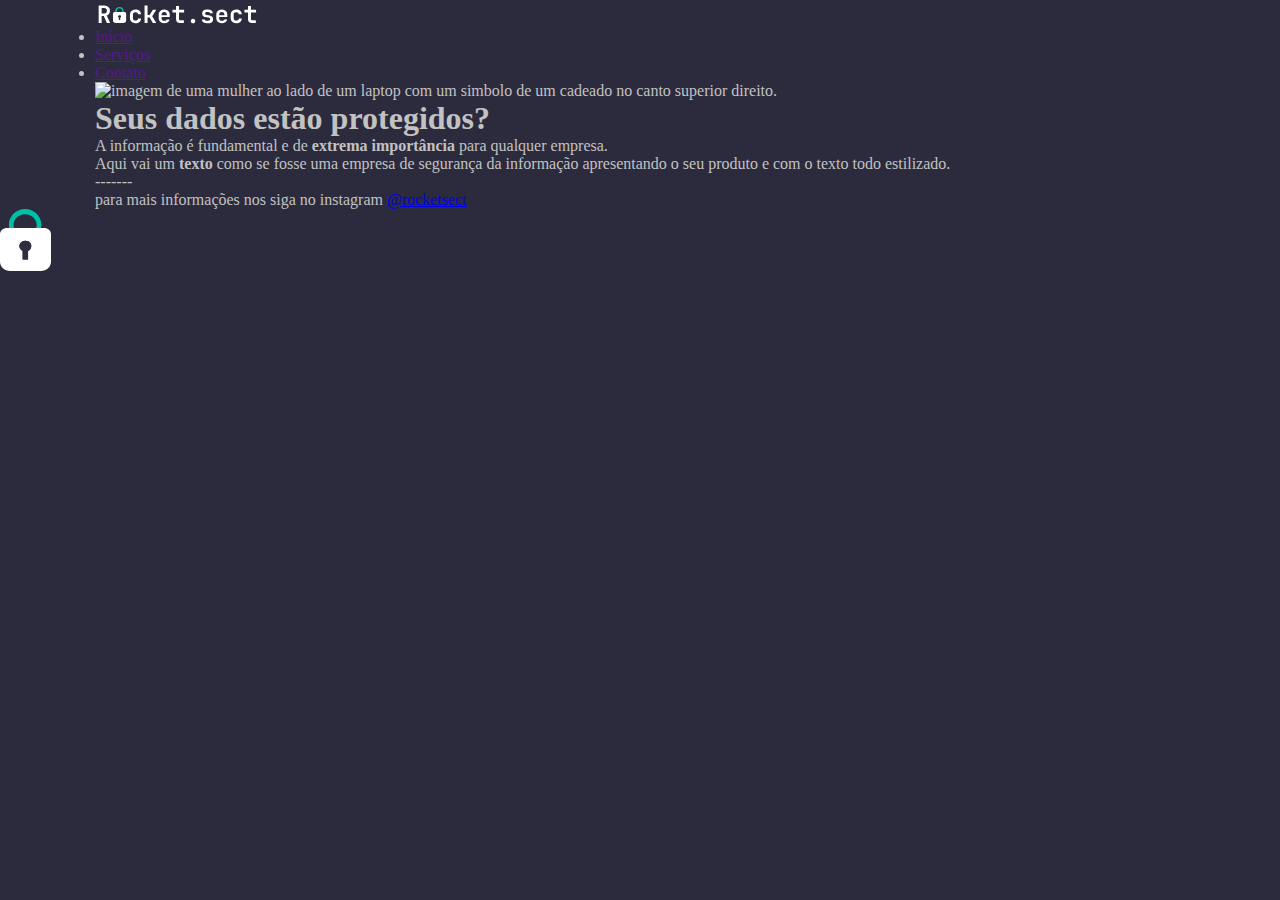
==== index.html @ ebf296f1 "fonts applied" ====
<!DOCTYPE html>
<html lang="pt-br">
  <head>
    <link rel="preconnect" href="https://fonts.googleapis.com" />
    <link rel="preconnect" href="https://fonts.gstatic.com" crossorigin />

    <meta charset="UTF-8" />
    <meta name="viewport" content="width=device-width, initial-scale=1.0" />

    <link rel="stylesheet" href="style.css" />
    <link rel="icon" href="favicon.ico" sizes="any" />
    <link rel="icon" href="/images/favicon.svg" type="image/svg+xml" />
    <link
      href="https://fonts.googleapis.com/css2?family=JetBrains+Mono:wght@500;700&family=Open+Sans:wght@400;700&display=swap"
      rel="stylesheet"
    />

    <title>Rocket.sect</title>
  </head>
  <body>
    <div class="content">
      <header>
        <div id="logo"><img src="images/logo.svg" alt="" /></div>
        <nav>
          <ul>
            <li><a href=""> Início</a></li>
            <li><a href=""> Serviços</a></li>
            <li><a href=""> Contato</a></li>
          </ul>
        </nav>
      </header>
      <main>
        <div>
          <img
            src="images/img1.svg"
            alt="imagem de uma mulher ao lado de um laptop com um simbolo de um cadeado no canto superior direito."
          />
        </div>
        <div>
          <h1>Seus dados estão <span>protegidos</span>?</h1>
          <p>
            A informação é fundamental e de
            <strong>extrema importância</strong> para qualquer empresa.
          </p>
          <p>
            Aqui vai um <strong>texto</strong> como se fosse uma empresa de
            <span>segurança da informação</span> apresentando o seu produto e
            com o texto todo estilizado.
          </p>
        </div>
      </main>
      <footer>
        <div class="line">-------</div>
        <div>
          para mais informações nos siga no instagram
          <a href="#">@rocketsect</a>
        </div>
      </footer>
    </div>
    <img
      id="decoration"
      src="images/padlock.svg"
      alt="imagem de um cadeado fechado."
    />
  </body>
</html>
---- style.css ----
* {
  margin: 0;
  padding: 0;
}

body {
  background: #2c2b3d;
  color: #c2c2c2;
}

.content {
  width: 1090px;
  margin: 0 auto;
}
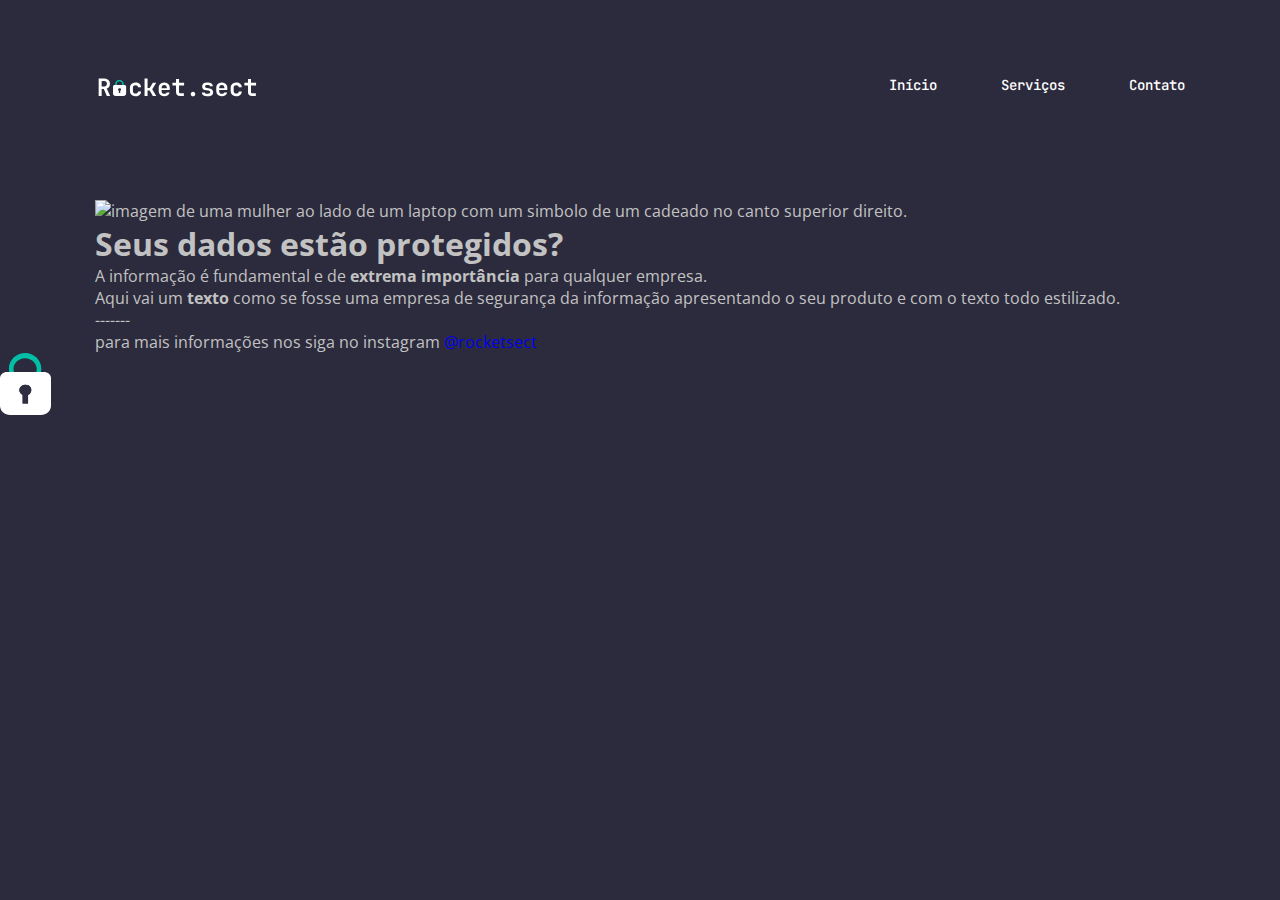
==== commit 6c93ae18: "header and nav styled" ====
--- a/index.html
+++ b/index.html
@@ -18,14 +18,14 @@
     <title>Rocket.sect</title>
   </head>
   <body>
-    <div class="content">
+    <div class="wrapper">
       <header>
-        <div id="logo"><img src="images/logo.svg" alt="" /></div>
+        <img src="images/logo.svg" alt="" />
         <nav>
           <ul>
-            <li><a href=""> Início</a></li>
-            <li><a href=""> Serviços</a></li>
-            <li><a href=""> Contato</a></li>
+            <li><a href="#">Início</a></li>
+            <li><a href="#">Serviços</a></li>
+            <li><a href="#">Contato</a></li>
           </ul>
         </nav>
       </header>
--- a/style.css
+++ b/style.css
@@ -3,12 +3,60 @@
   padding: 0;
 }
 
+/*  ================== BASE ========= */
+
 body {
   background: #2c2b3d;
   color: #c2c2c2;
+  font-family: 'Open Sans', sans-serif;
 }
 
-.content {
+a {
+  text-decoration: none;
+}
+
+/*  ================== HEADER ========= */
+
+header {
+  margin: 71px 0 101px;
+
+  display: flex;
+  align-items: center;
+  justify-content: space-between;
+}
+
+/*  ================== NAV ========= */
+
+nav,
+ul {
+  display: inherit;
+}
+
+nav ul {
+  gap: 64px;
+
+  list-style: none;
+}
+
+nav li {
+  color: white;
+  font: 500 14px/28px 'JetBrains Mono', monospace;
+}
+
+nav a {
+  color: white;
+}
+
+nav a:hover {
+  color: #00bfa6;
+  filter: drop-shadow(-6px 3px 8px green) brightness(1.15);
+}
+
+li {
+  list-decoration: none;
+}
+
+.wrapper {
   width: 1090px;
   margin: 0 auto;
 }
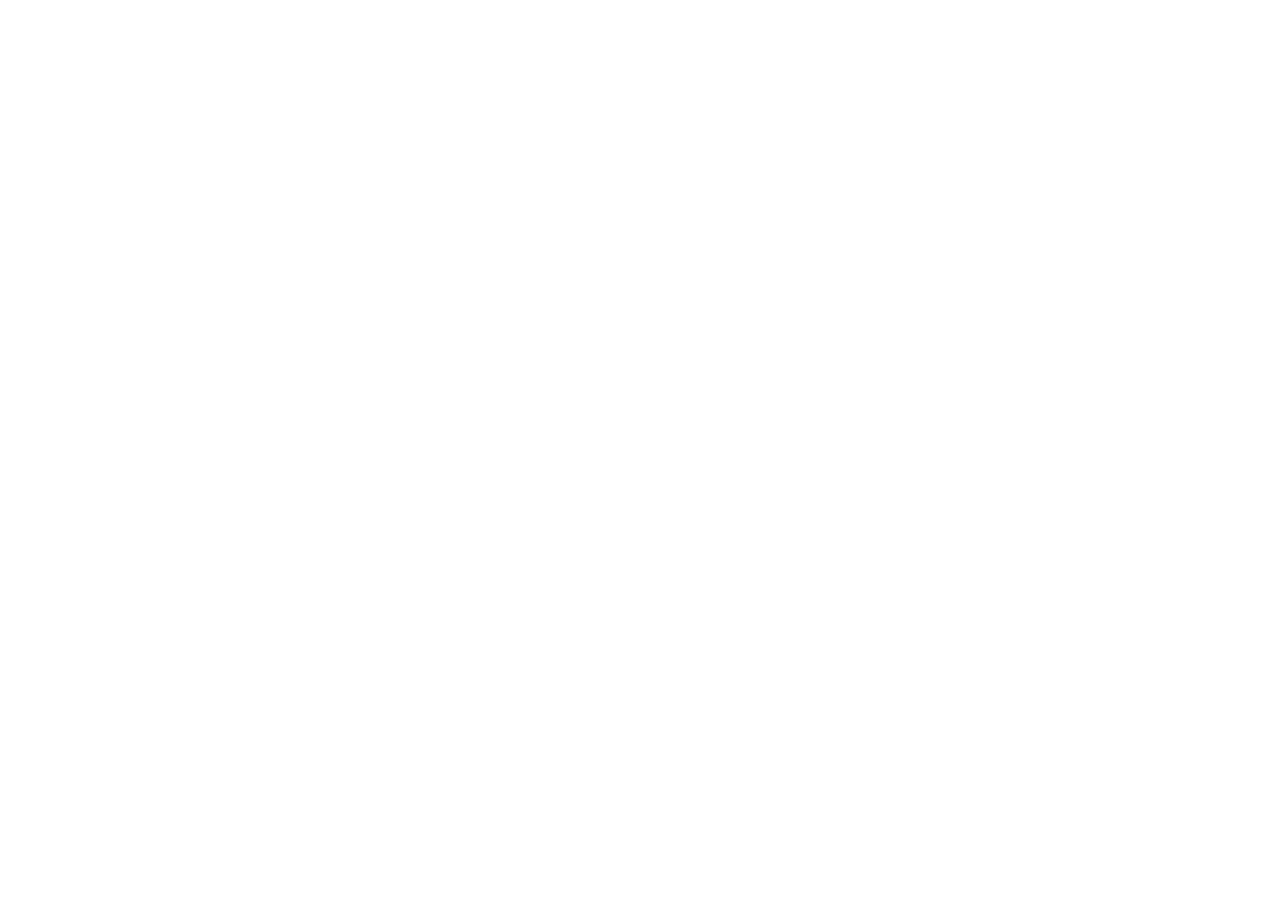
==== commit 6050d7df: ":tada: first commit" ====
--- a/index.html
+++ b/index.html
@@ -1,66 +1,12 @@
 <!DOCTYPE html>
-<html lang="pt-br">
-  <head>
-    <link rel="preconnect" href="https://fonts.googleapis.com" />
-    <link rel="preconnect" href="https://fonts.gstatic.com" crossorigin />
-
-    <meta charset="UTF-8" />
-    <meta name="viewport" content="width=device-width, initial-scale=1.0" />
-
-    <link rel="stylesheet" href="style.css" />
-    <link rel="icon" href="favicon.ico" sizes="any" />
-    <link rel="icon" href="/images/favicon.svg" type="image/svg+xml" />
-    <link
-      href="https://fonts.googleapis.com/css2?family=JetBrains+Mono:wght@500;700&family=Open+Sans:wght@400;700&display=swap"
-      rel="stylesheet"
-    />
-
-    <title>Rocket.sect</title>
-  </head>
-  <body>
-    <div class="wrapper">
-      <header>
-        <img src="images/logo.svg" alt="" />
-        <nav>
-          <ul>
-            <li><a href="#">Início</a></li>
-            <li><a href="#">Serviços</a></li>
-            <li><a href="#">Contato</a></li>
-          </ul>
-        </nav>
-      </header>
-      <main>
-        <div>
-          <img
-            src="images/img1.svg"
-            alt="imagem de uma mulher ao lado de um laptop com um simbolo de um cadeado no canto superior direito."
-          />
-        </div>
-        <div>
-          <h1>Seus dados estão <span>protegidos</span>?</h1>
-          <p>
-            A informação é fundamental e de
-            <strong>extrema importância</strong> para qualquer empresa.
-          </p>
-          <p>
-            Aqui vai um <strong>texto</strong> como se fosse uma empresa de
-            <span>segurança da informação</span> apresentando o seu produto e
-            com o texto todo estilizado.
-          </p>
-        </div>
-      </main>
-      <footer>
-        <div class="line">-------</div>
-        <div>
-          para mais informações nos siga no instagram
-          <a href="#">@rocketsect</a>
-        </div>
-      </footer>
-    </div>
-    <img
-      id="decoration"
-      src="images/padlock.svg"
-      alt="imagem de um cadeado fechado."
-    />
-  </body>
-</html>
+<html lang="pt-BR">
+<head>
+  <meta charset="UTF-8">
+  <meta http-equiv="X-UA-Compatible" content="IE=edge">
+  <meta name="viewport" content="width=device-width, initial-scale=1.0">
+  <title>Flutuar.com</title>
+</head>
+<body>
+  
+</body>
+</html>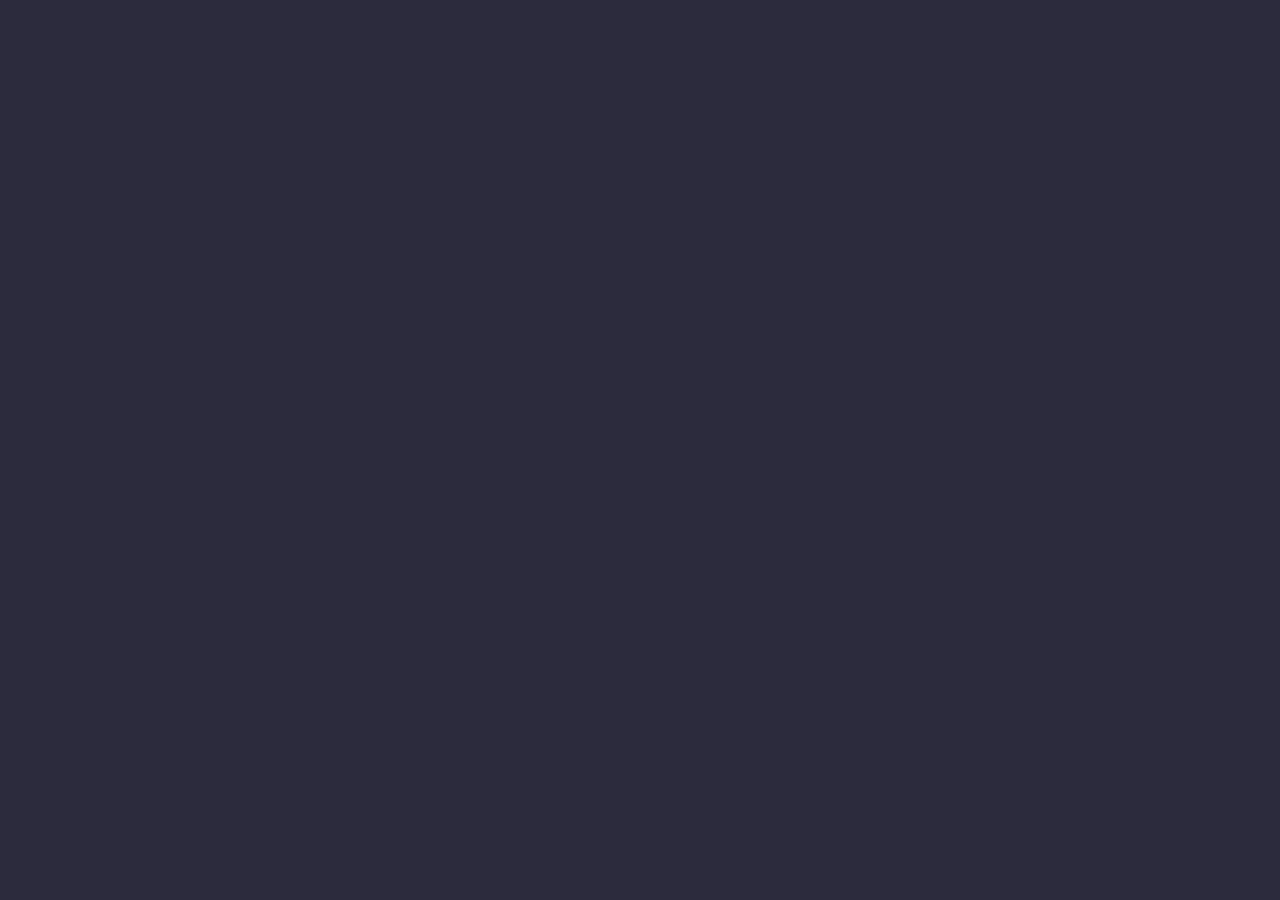
==== commit d3fcc4f6: ":lipstick: add style, favicon & theme color" ====
--- a/index.html
+++ b/index.html
@@ -4,6 +4,9 @@
   <meta charset="UTF-8">
   <meta http-equiv="X-UA-Compatible" content="IE=edge">
   <meta name="viewport" content="width=device-width, initial-scale=1.0">
+  <link rel="stylesheet" href="style.css">
+  <link rel="shortcut icon" href="img/favicon.svg" type="image/svg+xml">
+  <meta name="theme-color" content="#EE24FF">
   <title>Flutuar.com</title>
 </head>
 <body>
--- a/style.css
+++ b/style.css
@@ -0,0 +1,94 @@
+* {
+  margin: 0;
+  padding: 0;
+}
+
+/*  ================== BASE ========= */
+
+body {
+  background: #2c2b3d;
+  color: #c2c2c2;
+  font-family: 'Open Sans', sans-serif;
+}
+
+a {
+  text-decoration: none;
+}
+
+.wrapper {
+  width: 1090px;
+  margin: 0 auto;
+}
+
+/*  ================== HEADER ========= */
+
+header {
+  margin: 71px 0 101px;
+
+  display: flex;
+  align-items: center;
+  justify-content: space-between;
+}
+
+/*  ================== NAV ========= */
+
+nav,
+ul {
+  display: inherit;
+}
+
+nav ul {
+  gap: 64px;
+
+  list-style: none;
+}
+
+nav li {
+  color: white;
+  font: 500 14px/28px 'JetBrains Mono', monospace;
+}
+
+nav a {
+  color: white;
+}
+
+nav a:hover {
+  color: #00bfa6;
+  filter: drop-shadow(-6px 3px 8px green) brightness(1.15);
+}
+
+li {
+  list-decoration: none;
+}
+
+/*  ================== FOOTER ========= */
+
+footer {
+  margin-top: 235px;
+}
+
+#line {
+  margin: 0 auto;
+  height: 0;
+  width: 52%;
+  border-top: 1px solid #00bfa6;
+  margin-bottom: 27px;
+}
+
+footer p {
+  text-align: center;
+  font: 500 14px/28px 'JetBrains Mono', monospace;
+  /* color: white; */
+}
+
+footer a {
+  color: #c2c2c2;
+}
+
+/*  ================== DECORATION ========= */
+
+#decoration {
+  position: fixed;
+  bottom: 20px;
+  left: 20px;
+}
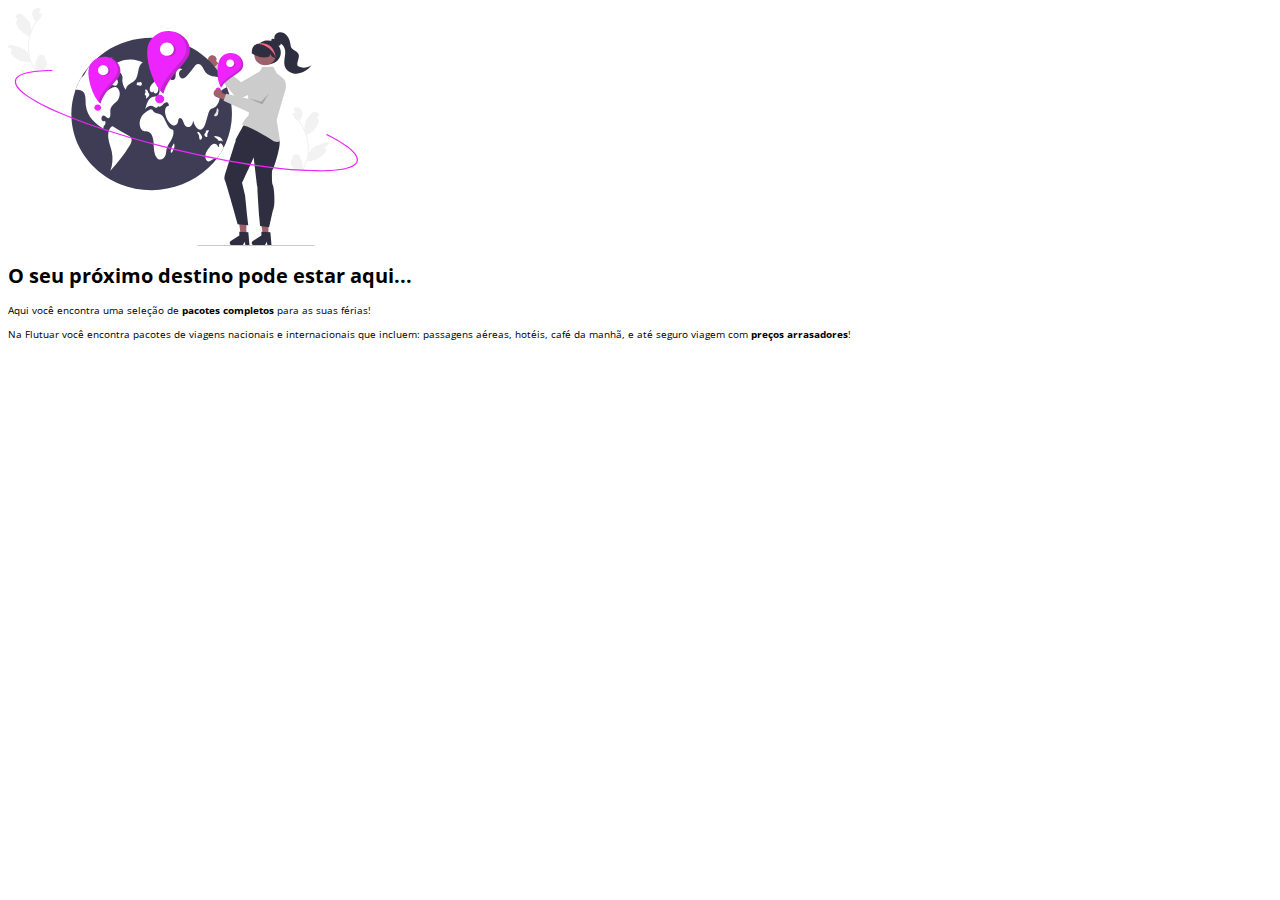
==== commit 8ee57bef: ":heavy_plus_sign: add google fonts" ====
--- a/index.html
+++ b/index.html
@@ -4,12 +4,22 @@
   <meta charset="UTF-8">
   <meta http-equiv="X-UA-Compatible" content="IE=edge">
   <meta name="viewport" content="width=device-width, initial-scale=1.0">
+
+  <link rel="preconnect" href="https://fonts.googleapis.com">
+  <link rel="preconnect" href="https://fonts.gstatic.com" crossorigin>
+  <link href="https://fonts.googleapis.com/css2?family=Dosis:wght@500;700&family=Open+Sans:wght@400;700&display=swap" rel="stylesheet">
+  
   <link rel="stylesheet" href="style.css">
   <link rel="shortcut icon" href="img/favicon.svg" type="image/svg+xml">
   <meta name="theme-color" content="#EE24FF">
   <title>Flutuar.com</title>
 </head>
 <body>
-  
+  <main>
+    <img src="img/img1.svg" alt="desenho de uma mulher marcando pontos no globo terrestre.">
+    <h1>O seu próximo <span class="accent">destino</span> pode estar aqui...</h1>
+    <p>Aqui você encontra uma seleção de <strong>pacotes completos</strong> para as suas férias!</p>
+    <p>Na Flutuar você encontra pacotes de viagens nacionais e internacionais que incluem: passagens aéreas, hotéis, café da manhã, e até seguro viagem com <strong>preços arrasadores</strong>!</p>
+  </main>
 </body>
 </html>--- a/style.css
+++ b/style.css
@@ -1,94 +1,21 @@
-* {
+:root {
+  /* color vars */
+  --title-color: #3F3D56;
+  --accent-color: #EE24FF;
+  --text-color: #828282;
+  --other-color: #ECEFF2;
+
+  /* resetting */
+  font-size: 62.5%;
+  padding: 0;
   margin: 0;
-  padding: 0;
+  box-sizing: border-box;
 }
 
-/*  ================== BASE ========= */
+html {
+  font-size: 16rem;
+}
 
 body {
-  background: #2c2b3d;
-  color: #c2c2c2;
-  font-family: 'Open Sans', sans-serif;
-}
-
-a {
-  text-decoration: none;
-}
-
-.wrapper {
-  width: 1090px;
-  margin: 0 auto;
-}
-
-/*  ================== HEADER ========= */
-
-header {
-  margin: 71px 0 101px;
-
-  display: flex;
-  align-items: center;
-  justify-content: space-between;
-}
-
-/*  ================== NAV ========= */
-
-nav,
-ul {
-  display: inherit;
-}
-
-nav ul {
-  gap: 64px;
-
-  list-style: none;
-}
-
-nav li {
-  color: white;
-  font: 500 14px/28px 'JetBrains Mono', monospace;
-}
-
-nav a {
-  color: white;
-}
-
-nav a:hover {
-  color: #00bfa6;
-  filter: drop-shadow(-6px 3px 8px green) brightness(1.15);
-}
-
-li {
-  list-decoration: none;
-}
-
-/*  ================== FOOTER ========= */
-
-footer {
-  margin-top: 235px;
-}
-
-#line {
-  margin: 0 auto;
-  height: 0;
-  width: 52%;
-  border-top: 1px solid #00bfa6;
-  margin-bottom: 27px;
-}
-
-footer p {
-  text-align: center;
-  font: 500 14px/28px 'JetBrains Mono', monospace;
-  /* color: white; */
-}
-
-footer a {
-  color: #c2c2c2;
-}
-
-/*  ================== DECORATION ========= */
-
-#decoration {
-  position: fixed;
-  bottom: 20px;
-  left: 20px;
-}
+  font-family: 'Open Sans', 'Lucida Sans', 'Lucida Sans Regular', 'Lucida Grande', 'Lucida Sans Unicode', Geneva, Verdana, sans-serif;
+}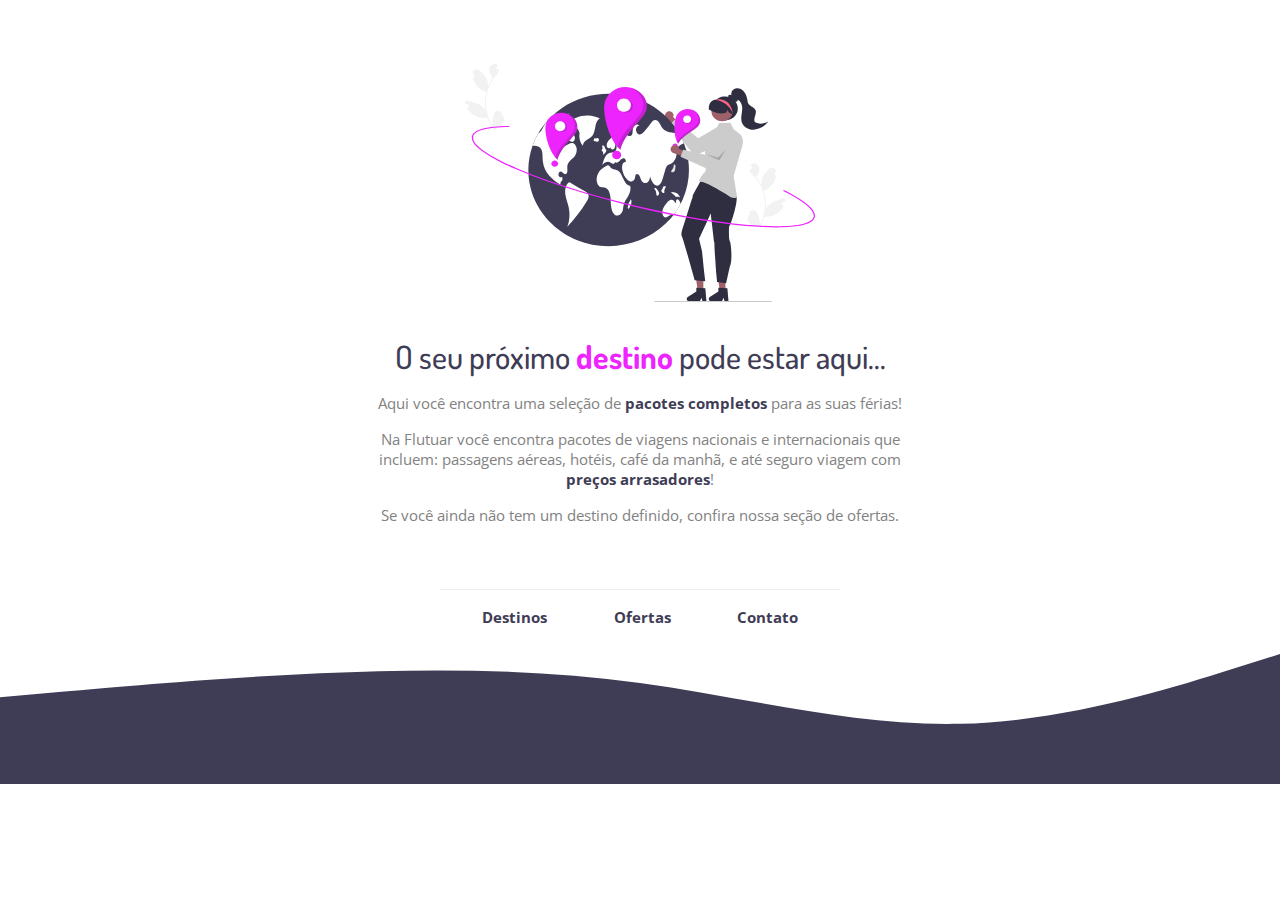
==== commit a52af966: "Merge remote-tracking branch 'challenge-02/main'" ====
--- a/index.html
+++ b/index.html
@@ -16,10 +16,25 @@
 </head>
 <body>
   <main>
-    <img src="img/img1.svg" alt="desenho de uma mulher marcando pontos no globo terrestre.">
+    <img src="./img/img1.svg" alt="desenho de uma mulher marcando coordenadas no globo terrestre.">
     <h1>O seu próximo <span class="accent">destino</span> pode estar aqui...</h1>
     <p>Aqui você encontra uma seleção de <strong>pacotes completos</strong> para as suas férias!</p>
     <p>Na Flutuar você encontra pacotes de viagens nacionais e internacionais que incluem: passagens aéreas, hotéis, café da manhã, e até seguro viagem com <strong>preços arrasadores</strong>!</p>
+    <p>Se você ainda não tem um destino definido, confira nossa seção de ofertas.</p>
   </main>
+  <footer>
+    <ul>
+      <li>
+        <a href="#">Destinos</a>
+      </li>
+      <li>
+        <a href="#">Ofertas</a>
+      </li>
+      <li>
+        <a href="#">Contato</a>
+      </li>
+    </ul>
+    <div id="wave"></div>
+  </footer>
 </body>
 </html>--- a/style.css
+++ b/style.css
@@ -1,15 +1,19 @@
 :root {
-  /* color vars */
+  /* colors vars */
   --title-color: #3F3D56;
   --accent-color: #EE24FF;
   --text-color: #828282;
-  --other-color: #ECEFF2;
+  --line-color: #ECEFF2;
 
+  font-size: 62.5%;
+}
+
+* {
   /* resetting */
-  font-size: 62.5%;
   padding: 0;
   margin: 0;
   box-sizing: border-box;
+  text-decoration: none;
 }
 
 html {
@@ -17,5 +21,95 @@
 }
 
 body {
-  font-family: 'Open Sans', 'Lucida Sans', 'Lucida Sans Regular', 'Lucida Grande', 'Lucida Sans Unicode', Geneva, Verdana, sans-serif;
+  height: 100vh;
+  background: white;
+  
+  font-family: 'Open Sans', 'Lucida Sans', Geneva, Verdana, sans-serif;
+  color: var(--text-color);
+  text-align: center;
+}
+
+h1, strong {
+  color: var(--title-color);
+}
+
+h1 {
+  font-family: 'Dosis', Calibri, 'Trebuchet MS', sans-serif;
+  font-weight: 500;
+  font-size: 3.2rem;
+  line-height: 4rem;
+
+  margin-top: 3.2rem;
+  padding: 0 3.6rem 0;
+}
+
+h1 .accent {
+  color: var(--accent-color);
+  font-weight: 700;
+}
+
+main {
+  width: min(100%, 62.5rem);
+  margin: 0 auto;
+  padding: 6.4rem 0 0;
+}
+
+main > img {
+  width: min(80%, 35rem);
+}
+
+p {
+  margin-top: 1.6rem;
+  padding: 0 3.6rem 0;
+
+  font-weight: 400;
+  font-size: 1.5rem;
+  line-height: 2rem;
+}
+
+footer {
+  display: flex;
+  flex-direction: column;
+  justify-content: center;
+  align-items: center;
+  width: 100%;
+}
+
+footer ul {
+  display: flex;
+  flex-direction: row;
+  flex-wrap: wrap;
+  gap: 4rem;
+  justify-content: space-evenly;
+  border-top: 1px solid var(--line-color);
+  
+  margin-top: 6.4rem;
+  margin-bottom: 1rem;
+  padding: 1.6rem;
+  width: min(80%, 40rem);
+
+  list-style: none;
+}
+
+footer ul li {
+  display: block;
+  font-weight: 700;
+  font-size: 1.5rem;
+  line-height: 147.68%;
+}
+
+footer ul li a {
+  color: var(--title-color);
+  transition: color 600ms;
+}
+
+footer ul li a:hover {
+  color: var(--accent-color);
+  text-decoration: underline;
+}
+
+#wave {
+  background: top center / 100% no-repeat url(./img/wave.svg); 
+  height: calc(10vh + 10rem);
+  width: 100%;
 }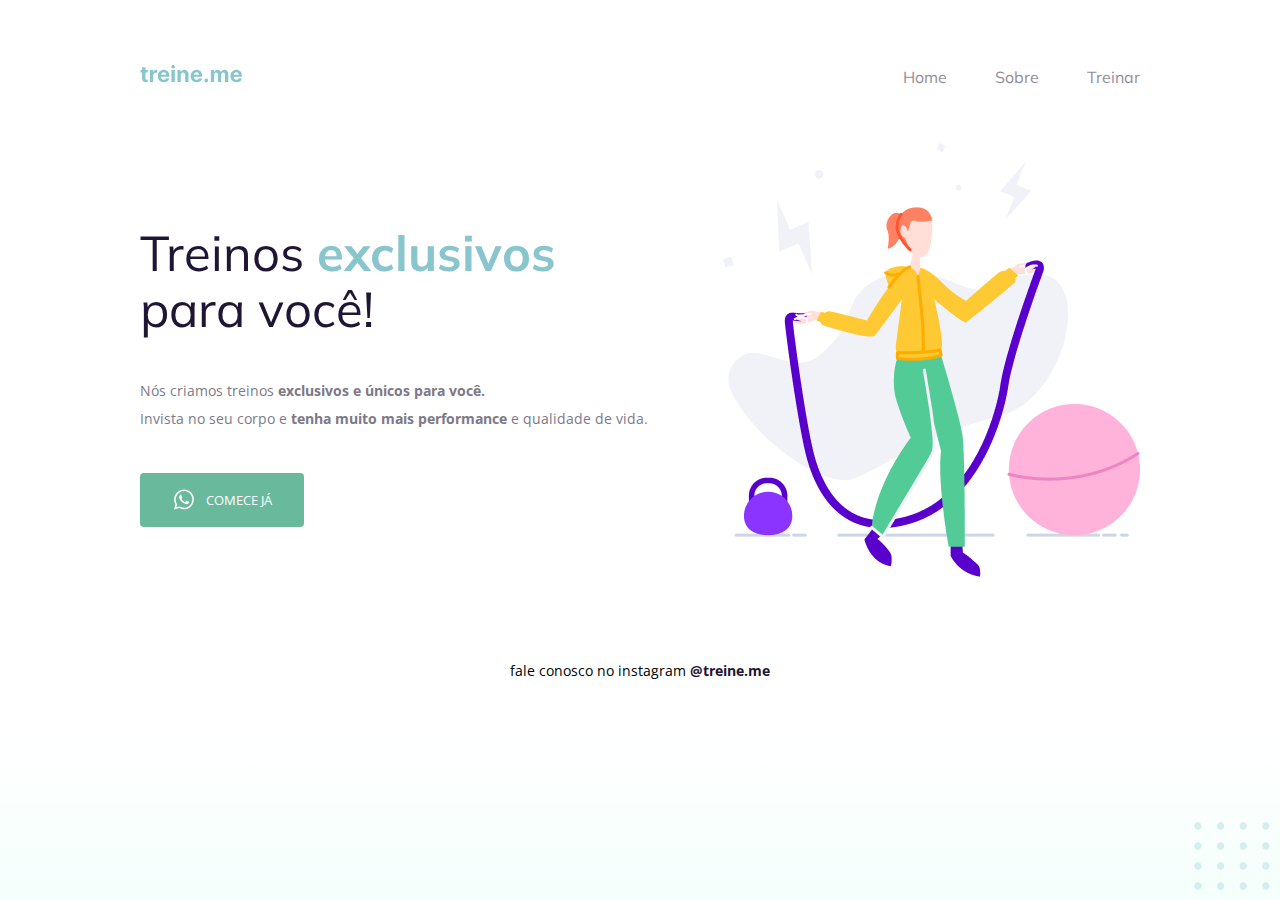
==== commit 8145effe: "Merge remote-tracking branch 'challenge-03/main'" ====
--- a/index.html
+++ b/index.html
@@ -1,40 +1,55 @@
 <!DOCTYPE html>
-<html lang="pt-BR">
-<head>
-  <meta charset="UTF-8">
-  <meta http-equiv="X-UA-Compatible" content="IE=edge">
-  <meta name="viewport" content="width=device-width, initial-scale=1.0">
+<html lang="pt-br">
+  <head>
+    <link rel="preconnect" href="https://fonts.googleapis.com">
+    <link rel="preconnect" href="https://fonts.gstatic.com" crossorigin>
 
-  <link rel="preconnect" href="https://fonts.googleapis.com">
-  <link rel="preconnect" href="https://fonts.gstatic.com" crossorigin>
-  <link href="https://fonts.googleapis.com/css2?family=Dosis:wght@500;700&family=Open+Sans:wght@400;700&display=swap" rel="stylesheet">
-  
-  <link rel="stylesheet" href="style.css">
-  <link rel="shortcut icon" href="img/favicon.svg" type="image/svg+xml">
-  <meta name="theme-color" content="#EE24FF">
-  <title>Flutuar.com</title>
-</head>
-<body>
-  <main>
-    <img src="./img/img1.svg" alt="desenho de uma mulher marcando coordenadas no globo terrestre.">
-    <h1>O seu próximo <span class="accent">destino</span> pode estar aqui...</h1>
-    <p>Aqui você encontra uma seleção de <strong>pacotes completos</strong> para as suas férias!</p>
-    <p>Na Flutuar você encontra pacotes de viagens nacionais e internacionais que incluem: passagens aéreas, hotéis, café da manhã, e até seguro viagem com <strong>preços arrasadores</strong>!</p>
-    <p>Se você ainda não tem um destino definido, confira nossa seção de ofertas.</p>
-  </main>
-  <footer>
-    <ul>
-      <li>
-        <a href="#">Destinos</a>
-      </li>
-      <li>
-        <a href="#">Ofertas</a>
-      </li>
-      <li>
-        <a href="#">Contato</a>
-      </li>
-    </ul>
-    <div id="wave"></div>
-  </footer>
-</body>
-</html>+    <meta charset="UTF-8" />
+    <meta name="viewport" content="width=device-width, initial-scale=1.0" />
+    <title>Treine me</title>
+
+    <link href="https://fonts.googleapis.com/css2?family=Mulish:wght@400;700&family=Open+Sans:wght@400;700&display=swap" rel="stylesheet">
+
+    <link rel="stylesheet" href="style.css">
+
+  </head>
+  <body>
+    <div class="page">
+        <nav>
+          <a id="logo" href="#">
+            <img src="images/logo.svg" alt="Treine.me" />
+          </a>
+          <ul>
+            <li><a href="#">Home</a></li>
+            <li><a href="#">Sobre</a></li>
+            <li><a href="#">Treinar</a></li>
+          </ul>
+        </nav>
+    
+      <main>
+        <section>
+          <h1>Treinos <span>exclusivos</span> para você!</h1>
+
+          <p>
+            Nós criamos treinos <strong>exclusivos e únicos para você.</strong></br>
+            Invista no seu corpo e <strong>tenha muito mais performance</strong> e qualidade de vida.
+          </p>
+
+          <button>
+              <img src="images/whats.svg" alt="Ícone do whatsapp">
+              Comece já
+          </button>
+
+        </section>
+
+        <img src="images/img.png" alt="Desenho de uma mulher pulando corta numa academia.">
+      </main>
+      <footer>
+          fale conosco no instagram <a href="https://instagram.com/treineme" target="_blank">@treine.me</a>
+      </footer>
+    </div>
+
+    <img id="balls" src="images/balls.svg" alt="Bolinhas decorativas verdes no canto inferior direito da página.">
+
+  </body>
+</html>
--- a/style.css
+++ b/style.css
@@ -1,115 +1,121 @@
-:root {
-  /* colors vars */
-  --title-color: #3F3D56;
-  --accent-color: #EE24FF;
-  --text-color: #828282;
-  --line-color: #ECEFF2;
+body {
+  margin: 0;
 
-  font-size: 62.5%;
+  font-family: 'Open Sans', sans-serif;
+
+  background: linear-gradient(
+    180deg,
+    rgb(227, 255, 248, 0) 82.08%,
+    rgb(227, 255, 248, 0.38) 100%
+  );
+
+  min-height: 100vh;
 }
 
-* {
-  /* resetting */
+.page {
+  width: 1000px;
+  margin: 0 auto;
+  padding-top: 65px;
+}
+
+nav {
+  display: flex;
+  justify-content: space-between;
+  align-items: center;
+
+  margin-bottom: 55px;
+}
+
+ul {
+  display: flex;
+  gap: 48px;
+  list-style: none;
+  margin: 0;
   padding: 0;
-  margin: 0;
-  box-sizing: border-box;
+}
+
+a {
+  color: #1f1534;
   text-decoration: none;
 }
 
-html {
-  font-size: 16rem;
+ul li a {
+  opacity: 0.5;
 }
 
-body {
-  height: 100vh;
-  background: white;
-  
-  font-family: 'Open Sans', 'Lucida Sans', Geneva, Verdana, sans-serif;
-  color: var(--text-color);
-  text-align: center;
+ul li a:hover {
+  font-weight: bold;
+  opacity: 1;
 }
 
-h1, strong {
-  color: var(--title-color);
+ul,
+h1 {
+  font-family: 'Mulish', sans-serif;
+}
+
+main {
+  display: flex;
+  align-items: center;
+  justify-content: space-between;
 }
 
 h1 {
-  font-family: 'Dosis', Calibri, 'Trebuchet MS', sans-serif;
-  font-weight: 500;
-  font-size: 3.2rem;
-  line-height: 4rem;
+  font-size: 49px;
+  line-height: 56px;
+  color: #1f1534;
 
-  margin-top: 3.2rem;
-  padding: 0 3.6rem 0;
+  font-weight: normal;
+
+  width: 490px;
 }
 
-h1 .accent {
-  color: var(--accent-color);
-  font-weight: 700;
-}
-
-main {
-  width: min(100%, 62.5rem);
-  margin: 0 auto;
-  padding: 6.4rem 0 0;
-}
-
-main > img {
-  width: min(80%, 35rem);
+h1 span {
+  color: #89c5cc;
+  font-weight: bold;
 }
 
 p {
-  margin-top: 1.6rem;
-  padding: 0 3.6rem 0;
+  font-size: 14px;
+  line-height: 28px;
+  color: #7d7987;
 
-  font-weight: 400;
-  font-size: 1.5rem;
-  line-height: 2rem;
+  margin: 40px 0;
+}
+
+button {
+  color: white;
+  text-transform: uppercase;
+  font-family: 'Open Sans', sans-serif;
+
+  background: #69b99d;
+  border: 0;
+  padding: 14px 32px 15px;
+
+  display: flex;
+  align-items: center;
+  justify-content: center;
+  gap: 10px;
+
+  border-radius: 4px;
+
+  cursor: pointer;
 }
 
 footer {
-  display: flex;
-  flex-direction: column;
-  justify-content: center;
-  align-items: center;
-  width: 100%;
+  font-size: 14px;
+  line-height: 28px;
+
+  text-align: center;
+
+  margin-top: 80px;
 }
 
-footer ul {
-  display: flex;
-  flex-direction: row;
-  flex-wrap: wrap;
-  gap: 4rem;
-  justify-content: space-evenly;
-  border-top: 1px solid var(--line-color);
-  
-  margin-top: 6.4rem;
-  margin-bottom: 1rem;
-  padding: 1.6rem;
-  width: min(80%, 40rem);
-
-  list-style: none;
+footer a {
+  font-weight: bold;
 }
 
-footer ul li {
-  display: block;
-  font-weight: 700;
-  font-size: 1.5rem;
-  line-height: 147.68%;
+#balls {
+  position: fixed;
+  bottom: 0;
+  right: 0;
 }
-
-footer ul li a {
-  color: var(--title-color);
-  transition: color 600ms;
-}
-
-footer ul li a:hover {
-  color: var(--accent-color);
-  text-decoration: underline;
-}
-
-#wave {
-  background: top center / 100% no-repeat url(./img/wave.svg); 
-  height: calc(10vh + 10rem);
-  width: 100%;
-}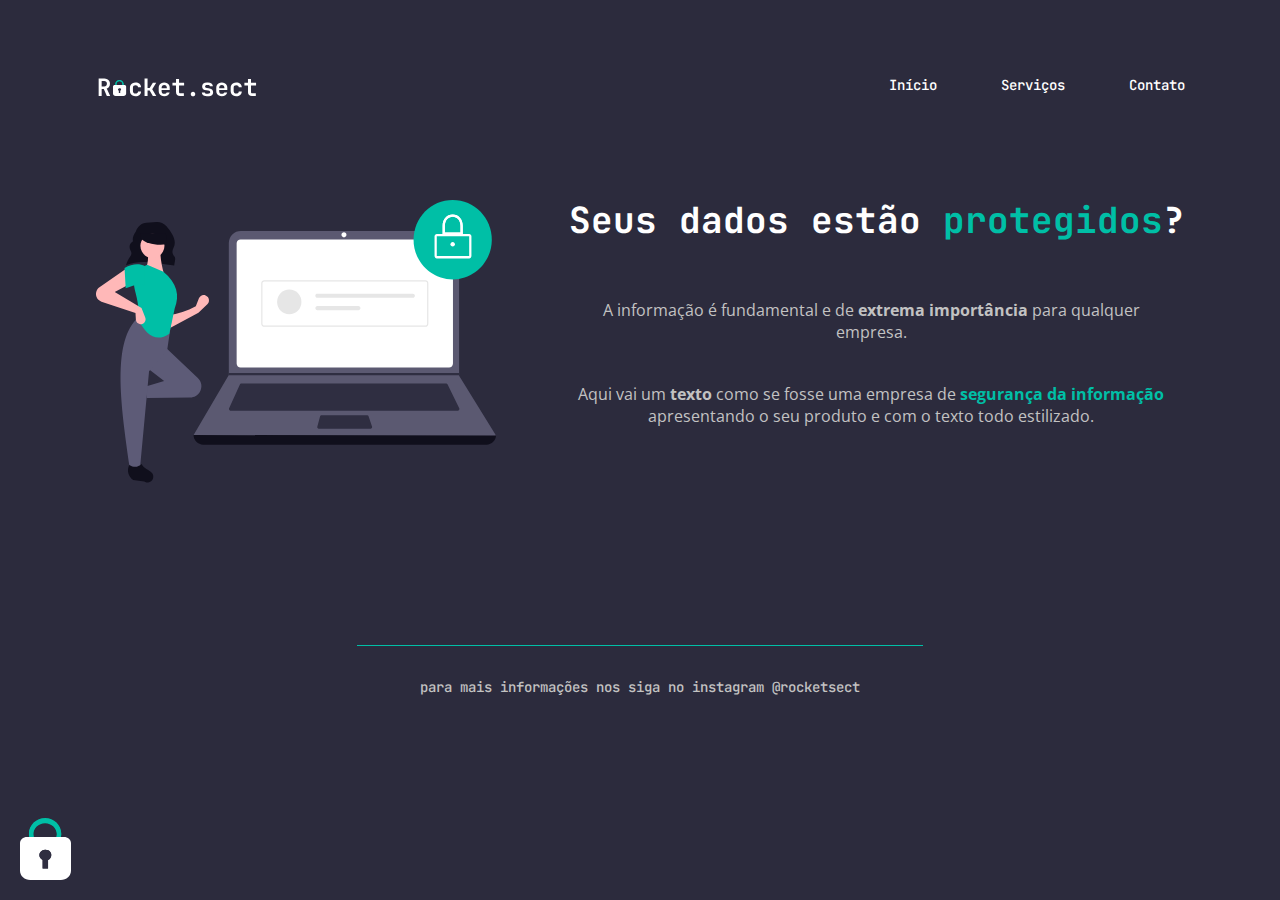
==== commit 1a5f9c30: "Merge remote-tracking branch 'challenge-04/main'" ====
--- a/index.html
+++ b/index.html
@@ -1,55 +1,71 @@
 <!DOCTYPE html>
 <html lang="pt-br">
   <head>
-    <link rel="preconnect" href="https://fonts.googleapis.com">
-    <link rel="preconnect" href="https://fonts.gstatic.com" crossorigin>
+    <link rel="preconnect" href="https://fonts.googleapis.com" />
+    <link rel="preconnect" href="https://fonts.gstatic.com" crossorigin />
 
     <meta charset="UTF-8" />
     <meta name="viewport" content="width=device-width, initial-scale=1.0" />
-    <title>Treine me</title>
 
-    <link href="https://fonts.googleapis.com/css2?family=Mulish:wght@400;700&family=Open+Sans:wght@400;700&display=swap" rel="stylesheet">
+    <link rel="stylesheet" href="style.css" />
+    <link rel="icon" href="favicon.ico" sizes="any" />
+    <link rel="icon" href="images/favicon.svg" type="image/svg+xml" />
+    <link
+      href="https://fonts.googleapis.com/css2?family=JetBrains+Mono:wght@500;700&family=Open+Sans:wght@400;700&display=swap"
+      rel="stylesheet"
+    />
 
-    <link rel="stylesheet" href="style.css">
-
+    <title>Rocket.sect</title>
   </head>
   <body>
-    <div class="page">
+    <img
+      id="decoration"
+      src="images/padlock.svg"
+      alt="imagem de um cadeado fechado."
+    />
+    <div class="wrapper">
+      <header>
+        <img
+          src="images/logo.svg"
+          alt="logotipo escrito Rocket.sect com um cadeado no lugar da letra o"
+        />
         <nav>
-          <a id="logo" href="#">
-            <img src="images/logo.svg" alt="Treine.me" />
-          </a>
           <ul>
-            <li><a href="#">Home</a></li>
-            <li><a href="#">Sobre</a></li>
-            <li><a href="#">Treinar</a></li>
+            <li><a href="#">Início</a></li>
+            <li><a href="#">Serviços</a></li>
+            <li><a href="#">Contato</a></li>
           </ul>
         </nav>
-    
+      </header>
       <main>
-        <section>
-          <h1>Treinos <span>exclusivos</span> para você!</h1>
-
+        <div>
+          <img
+            src="images/img1.svg"
+            alt="imagem de uma mulher ao lado de um laptop com um simbolo de um cadeado no canto superior direito."
+          />
+        </div>
+        <section class="content">
+          <h1>Seus dados estão <span>protegidos</span>?</h1>
           <p>
-            Nós criamos treinos <strong>exclusivos e únicos para você.</strong></br>
-            Invista no seu corpo e <strong>tenha muito mais performance</strong> e qualidade de vida.
+            A informação é fundamental e de
+            <strong>extrema importância</strong> para qualquer empresa.
           </p>
-
-          <button>
-              <img src="images/whats.svg" alt="Ícone do whatsapp">
-              Comece já
-          </button>
-
+          <p>
+            Aqui vai um <strong>texto</strong> como se fosse uma empresa de
+            <span>segurança da informação</span> apresentando o seu produto e
+            com o texto todo estilizado.
+          </p>
         </section>
-
-        <img src="images/img.png" alt="Desenho de uma mulher pulando corta numa academia.">
       </main>
       <footer>
-          fale conosco no instagram <a href="https://instagram.com/treineme" target="_blank">@treine.me</a>
+        <div id="line"></div>
+        <p>
+          para mais informações nos siga no instagram
+          <a href="https://www.instagram.com/rocketsect/" target="_blank"
+            >@rocketsect</a
+          >
+        </p>
       </footer>
     </div>
-
-    <img id="balls" src="images/balls.svg" alt="Bolinhas decorativas verdes no canto inferior direito da página.">
-
   </body>
 </html>
--- a/style.css
+++ b/style.css
@@ -1,121 +1,122 @@
-body {
+/*  ================== BASE ========= */
+
+* {
   margin: 0;
-
-  font-family: 'Open Sans', sans-serif;
-
-  background: linear-gradient(
-    180deg,
-    rgb(227, 255, 248, 0) 82.08%,
-    rgb(227, 255, 248, 0.38) 100%
-  );
-
-  min-height: 100vh;
+  padding: 0;
+  box-sizing: border-box;
 }
 
-.page {
-  width: 1000px;
-  margin: 0 auto;
-  padding-top: 65px;
-}
-
-nav {
-  display: flex;
-  justify-content: space-between;
-  align-items: center;
-
-  margin-bottom: 55px;
-}
-
-ul {
-  display: flex;
-  gap: 48px;
-  list-style: none;
-  margin: 0;
-  padding: 0;
+body {
+  background: #2c2b3d;
+  color: #c2c2c2;
+  font-family: 'Open Sans', sans-serif;
 }
 
 a {
-  color: #1f1534;
   text-decoration: none;
 }
 
-ul li a {
-  opacity: 0.5;
+a:hover {
+  color: #00bfa6;
+  font-weight: 700;
+  filter: drop-shadow(-6px 3px 8px green) brightness(1.15);
 }
 
-ul li a:hover {
-  font-weight: bold;
-  opacity: 1;
+.wrapper {
+  width: 1090px;
+  margin: 0 auto;
 }
 
-ul,
-h1 {
-  font-family: 'Mulish', sans-serif;
-}
+/*  ================== HEADER ========= */
 
-main {
+header {
+  margin: 71px 0 101px;
+
   display: flex;
   align-items: center;
   justify-content: space-between;
 }
 
-h1 {
-  font-size: 49px;
-  line-height: 56px;
-  color: #1f1534;
+/*  ================== NAV ========= */
 
-  font-weight: normal;
-
-  width: 490px;
+nav,
+ul {
+  display: inherit;
 }
 
-h1 span {
-  color: #89c5cc;
-  font-weight: bold;
+nav ul {
+  gap: 64px;
+  list-style: none;
 }
 
-p {
-  font-size: 14px;
-  line-height: 28px;
-  color: #7d7987;
-
-  margin: 40px 0;
+nav li {
+  color: white;
+  font: 500 14px/28px 'JetBrains Mono', monospace;
 }
 
-button {
+nav a {
   color: white;
-  text-transform: uppercase;
-  font-family: 'Open Sans', sans-serif;
-
-  background: #69b99d;
-  border: 0;
-  padding: 14px 32px 15px;
-
-  display: flex;
-  align-items: center;
-  justify-content: center;
-  gap: 10px;
-
-  border-radius: 4px;
-
-  cursor: pointer;
 }
 
+li {
+  list-decoration: none;
+}
+
+/*  ================== MAIN ========= */
+
+main {
+  display: flex;
+  align-items: flex-start;
+  justify-content: space-between;
+}
+
+main .content {
+  text-align: center;
+}
+
+main h1 {
+  font: 700 36px/40px 'JetBrains Mono', monospace;
+  color: white;
+  margin-bottom: 59px;
+}
+
+main span {
+  color: #00bfa6;
+  font-weight: 700;
+}
+
+main p {
+  margin-bottom: 40px;
+  width: 604px;
+}
+
+/*  ================== FOOTER ========= */
+
 footer {
-  font-size: 14px;
-  line-height: 28px;
+  margin-top: 157px;
+}
 
+#line {
+  margin: 0 auto;
+  height: 0;
+  width: 52%;
+  border-top: 1px solid #00bfa6;
+  margin-bottom: 27px;
+}
+
+footer p {
   text-align: center;
-
-  margin-top: 80px;
+  font: 500 14px/28px 'JetBrains Mono', monospace;
 }
 
 footer a {
-  font-weight: bold;
+  color: #c2c2c2;
 }
 
-#balls {
+/*  ================== DECORATION ========= */
+
+#decoration {
   position: fixed;
-  bottom: 0;
-  right: 0;
+  bottom: 20px;
+  left: 20px;
 }
